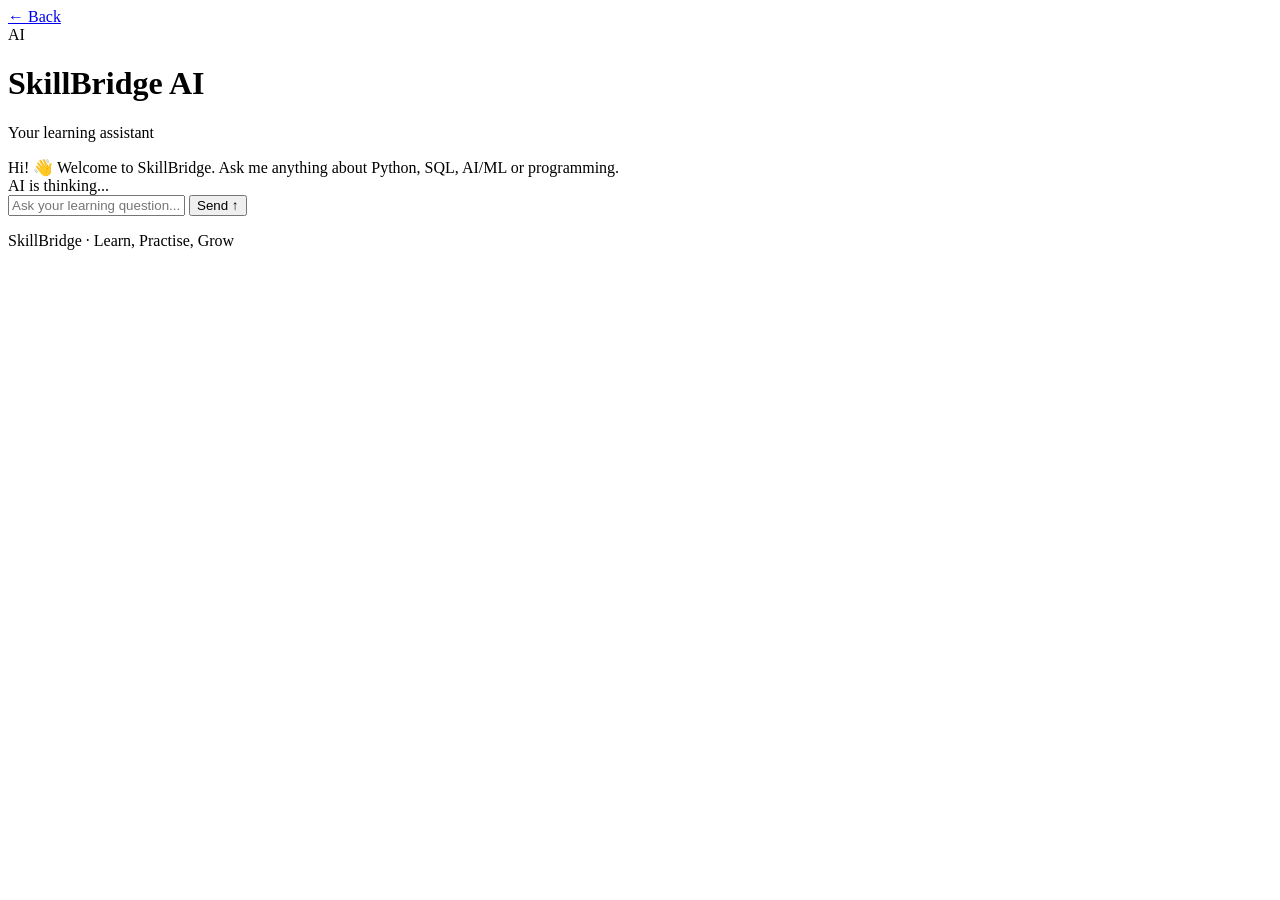
==== chatbot.html @ 3dec7fe6 "Add files via upload" ====
<!DOCTYPE html>
<html lang="en">
<head>
    <meta charset="UTF-8">
    <meta name="viewport" content="width=device-width, initial-scale=1.0">
    <title>SkillBridge AI Assistant</title>
    <link rel="stylesheet" href="./css/chatbot.css">
    
</head>
<body>

    <main class="chat-container">

        <header class="chat-header">
            <a href="index.html" class="back-link">← Back</a>

            <div class="assistant-info">
                <div class="ai-avatar">AI</div>
                <div>
                    <h1>SkillBridge AI</h1>
                    <p class="status"><span></span> Your learning assistant</p>
                </div>
            </div>
        </header>

        <section id="messages" class="messages" aria-live="polite">
            <div class="message ai-message">
                Hi! 👋 Welcome to SkillBridge.
                Ask me anything about Python, SQL, AI/ML or programming.
            </div>
        </section>

        <div id="typing" class="typing hidden">
            AI is thinking...
        </div>

        <form id="chatForm" class="chat-form">
            <input
                type="text"
                id="question"
                placeholder="Ask your learning question..."
                autocomplete="off"
                required
            >
            <button type="submit" id="sendBtn">Send ↑</button>
        </form>

        <p class="footer-text">
            SkillBridge · Learn, Practise, Grow
        </p>

    </main>
   <script src="./js/chatbot.js"></script>
</body>
</html>
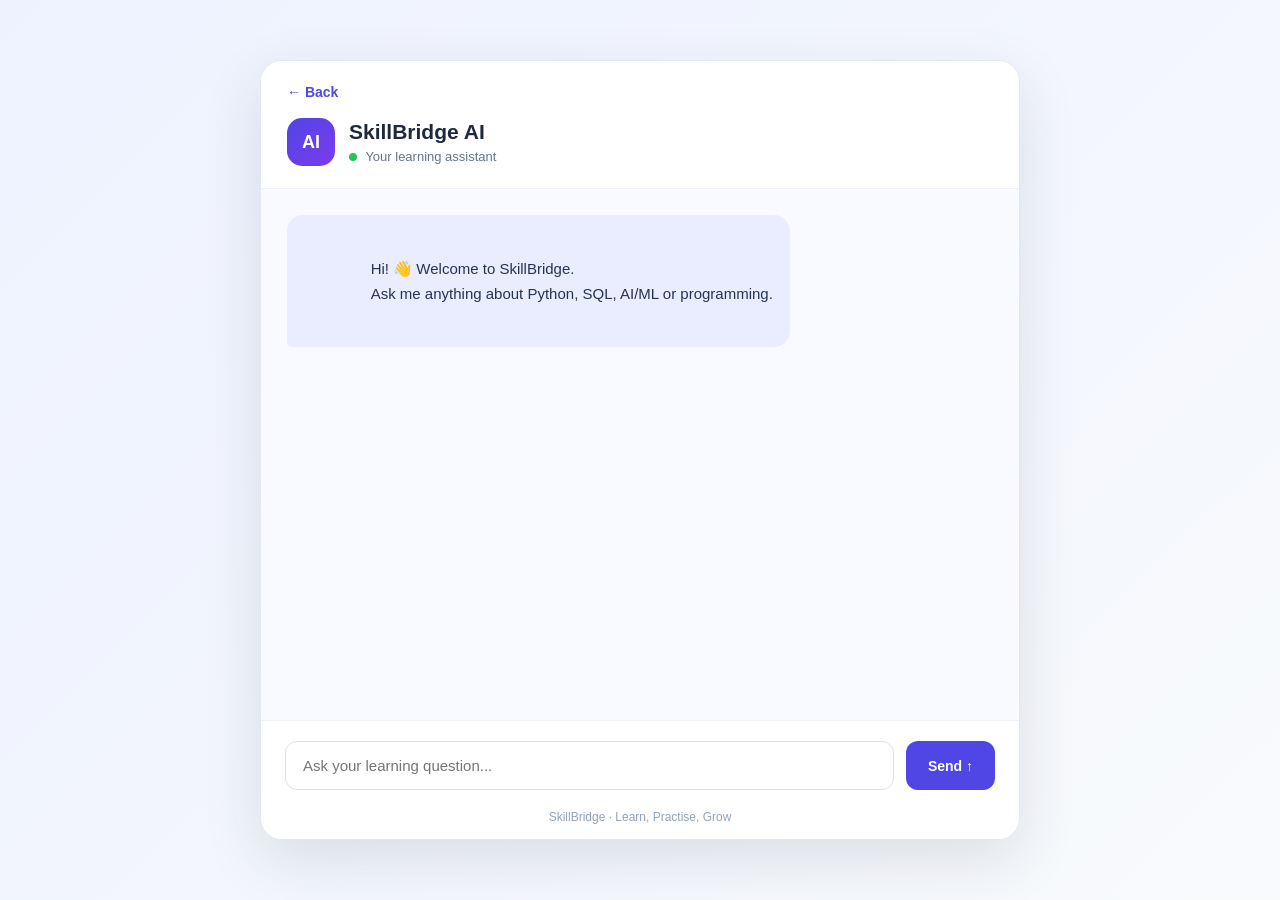
==== commit 8d3b65fe: "Enhance chatbot.html with SEO and accessibility updates Added meta description for SEO and improved " ====
--- a/chatbot.html
+++ b/chatbot.html
@@ -4,34 +4,50 @@
 <head>
     <meta charset="UTF-8">
     <meta name="viewport" content="width=device-width, initial-scale=1.0">
+
+    <meta
+        name="description"
+        content="Ask SkillBridge AI for help with Python, SQL, AI, machine learning, and programming concepts."
+    >
+
     <title>SkillBridge AI Assistant</title>
-    <link rel="stylesheet" href="./css/chatbot.css">
-    
+
+    <link rel="stylesheet" href="./style.css">
+    <link rel="stylesheet" href="./chatbot.css">
 </head>
 <body>
 
     <main class="chat-container">
 
         <header class="chat-header">
-            <a href="index.html" class="back-link">← Back</a>
+            <a href="./index.html" class="back-link">← Back</a>
 
             <div class="assistant-info">
-                <div class="ai-avatar">AI</div>
+                <div class="ai-avatar" aria-hidden="true">AI</div>
+
                 <div>
                     <h1>SkillBridge AI</h1>
-                    <p class="status"><span></span> Your learning assistant</p>
+                    <p class="status">
+                        <span></span> Your learning assistant
+                    </p>
                 </div>
             </div>
         </header>
 
-        <section id="messages" class="messages" aria-live="polite">
+        <section
+            id="messages"
+            class="messages"
+            aria-label="Chat messages"
+            aria-live="polite"
+            aria-relevant="additions"
+        >
             <div class="message ai-message">
                 Hi! 👋 Welcome to SkillBridge.
                 Ask me anything about Python, SQL, AI/ML or programming.
             </div>
         </section>
 
-        <div id="typing" class="typing hidden">
+        <div id="typing" class="typing hidden" role="status" aria-live="polite">
             AI is thinking...
         </div>
 
@@ -39,10 +55,13 @@
             <input
                 type="text"
                 id="question"
+                name="question"
                 placeholder="Ask your learning question..."
                 autocomplete="off"
+                aria-label="Your learning question"
                 required
             >
+
             <button type="submit" id="sendBtn">Send ↑</button>
         </form>
 
@@ -51,6 +70,8 @@
         </p>
 
     </main>
-   <script src="./js/chatbot.js"></script>
+
+    <script src="./chatbot.js" defer></script>
 </body>
 </html>
+
--- a/style.css
+++ b/style.css
@@ -0,0 +1,567 @@
+
+/* =========================
+   SKILLBRIDGE HOMEPAGE
+   ========================= */
+
+
+:root {
+    --background: #080d19;
+    --surface: #101827;
+    --text: #f4f7ff;
+    --muted: #9ba8bd;
+    --primary: #6ee7d8;
+    --secondary: #8b8cff;
+    --border: rgba(255, 255, 255, 0.10);
+}
+
+* {
+    margin: 0;
+    padding: 0;
+    box-sizing: border-box;
+}
+
+html {
+    scroll-behavior: smooth;
+}
+
+body {
+    min-height: 100vh;
+    display: flex;
+    flex-direction: column;
+    background: var(--background);
+    color: var(--text);
+    font-family: Inter, "Segoe UI", Arial, sans-serif;
+    overflow-x: hidden;
+}
+
+/* Subtle background texture */
+
+body::before {
+    content: "";
+    position: fixed;
+    inset: 0;
+    pointer-events: none;
+    z-index: -1;
+
+    background-image:
+        linear-gradient(
+            rgba(255, 255, 255, 0.018) 1px,
+            transparent 1px
+        ),
+        linear-gradient(
+            90deg,
+            rgba(255, 255, 255, 0.018) 1px,
+            transparent 1px
+        );
+
+    background-size: 48px 48px;
+    mask-image: linear-gradient(to bottom, black, transparent 85%);
+}
+
+/* =========================
+   NAVIGATION
+   ========================= */
+
+.navbar {
+    width: 100%;
+    min-height: 88px;
+    padding: 18px 4.5%;
+
+    display: flex;
+    align-items: center;
+    justify-content: space-between;
+    gap: 24px;
+
+    background: rgba(8, 13, 25, 0.88);
+    border-bottom: 1px solid var(--border);
+
+    position: relative;
+    z-index: 10;
+}
+
+/* Logo */
+
+.logo {
+    display: inline-flex;
+    align-items: center;
+    gap: 10px;
+
+    color: var(--text);
+    text-decoration: none;
+    font-size: 23px;
+    font-weight: 750;
+    letter-spacing: -0.8px;
+    white-space: nowrap;
+}
+
+.logo-icon {
+    width: 34px;
+    height: 34px;
+
+    display: grid;
+    place-items: center;
+
+    border-radius: 10px;
+    color: #07121c;
+    background: linear-gradient(135deg, var(--primary), var(--secondary));
+
+    font-size: 20px;
+    font-weight: 900;
+}
+
+.logo-highlight {
+    color: var(--primary);
+    margin-left: -10px;
+}
+
+/* Navigation links */
+
+.nav-links {
+    display: flex;
+    align-items: center;
+    justify-content: center;
+    gap: 5px;
+}
+
+.nav-link {
+    padding: 10px 11px;
+    border-radius: 8px;
+
+    color: var(--muted);
+    text-decoration: none;
+    font-size: 12.5px;
+    font-weight: 550;
+
+    white-space: nowrap;
+    transition: color 0.2s ease, background 0.2s ease;
+}
+
+.nav-link:hover,
+.nav-link.active {
+    color: var(--primary);
+    background: rgba(110, 231, 216, 0.08);
+}
+
+/* Login and register */
+
+.auth-actions {
+    display: flex;
+    align-items: center;
+    gap: 12px;
+    flex-shrink: 0;
+}
+
+.login-btn,
+.register-btn {
+    display: inline-flex;
+    align-items: center;
+    justify-content: center;
+    gap: 10px;
+
+    padding: 11px 16px;
+    border-radius: 9px;
+
+    text-decoration: none;
+    font-size: 13px;
+    font-weight: 650;
+    white-space: nowrap;
+
+    transition: transform 0.2s ease, background 0.2s ease;
+}
+
+.login-btn {
+    color: var(--text);
+    border: 1px solid var(--border);
+}
+
+.login-btn:hover {
+    background: rgba(255, 255, 255, 0.06);
+}
+
+.register-btn {
+    color: #08131c;
+    background: var(--primary);
+}
+
+.register-btn:hover,
+.primary-btn:hover {
+    transform: translateY(-2px);
+    background: #a0f5e9;
+}
+
+/* =========================
+   HERO SECTION
+   ========================= */
+
+.hero {
+    position: relative;
+    isolation: isolate;
+
+    flex: 1;
+    min-height: 620px;
+    padding: 80px 22px 65px;
+
+    display: flex;
+    align-items: center;
+    justify-content: center;
+    text-align: center;
+
+    overflow: hidden;
+}
+
+.hero-content {
+    position: relative;
+    z-index: 2;
+    width: 100%;
+    max-width: 900px;
+
+    animation: appear 0.8s ease both;
+}
+
+/* Background glow */
+
+.hero-glow {
+    position: absolute;
+    width: 450px;
+    height: 450px;
+    border-radius: 50%;
+    filter: blur(110px);
+    opacity: 0.14;
+    pointer-events: none;
+    z-index: -1;
+}
+
+.glow-one {
+    top: 0;
+    left: 5%;
+    background: #26d9ca;
+}
+
+.glow-two {
+    right: 5%;
+    bottom: 0;
+    background: #7777ff;
+}
+
+/* Small label */
+
+.eyebrow {
+    display: inline-flex;
+    align-items: center;
+    gap: 10px;
+
+    padding: 10px 15px;
+    margin-bottom: 30px;
+
+    color: #c4d5e9;
+    background: rgba(255, 255, 255, 0.035);
+    border: 1px solid var(--border);
+    border-radius: 30px;
+
+    font-size: 11px;
+    font-weight: 750;
+    letter-spacing: 2px;
+}
+
+.live-dot {
+    width: 7px;
+    height: 7px;
+    border-radius: 50%;
+    background: var(--primary);
+    box-shadow: 0 0 12px var(--primary);
+}
+
+/* Main heading */
+
+.hero h1 {
+    font-size: clamp(48px, 7.5vw, 88px);
+    line-height: 1.09;
+    font-weight: 800;
+    letter-spacing: -4px;
+    margin-bottom: 26px;
+}
+
+.gradient-text {
+    background: linear-gradient(
+        100deg,
+        var(--primary) 5%,
+        #9ba6ff 95%
+    );
+
+    -webkit-background-clip: text;
+    background-clip: text;
+    color: transparent;
+}
+
+/* Quote and description */
+
+.quote {
+    color: #dbe5f5;
+    font-size: clamp(18px, 2.5vw, 25px);
+    line-height: 1.6;
+    font-weight: 500;
+    margin-bottom: 14px;
+}
+
+.quote span {
+    color: var(--primary);
+}
+
+.description {
+    max-width: 590px;
+    margin: 0 auto;
+
+    color: var(--muted);
+    font-size: 15px;
+    line-height: 1.9;
+}
+
+/* Main buttons */
+
+.hero-actions {
+    display: flex;
+    align-items: center;
+    justify-content: center;
+    flex-wrap: wrap;
+    gap: 15px;
+
+    margin-top: 34px;
+}
+
+.primary-btn,
+.secondary-btn {
+    min-height: 51px;
+    padding: 14px 21px;
+
+    display: inline-flex;
+    align-items: center;
+    justify-content: center;
+    gap: 18px;
+
+    border-radius: 10px;
+    text-decoration: none;
+    font-size: 13px;
+    font-weight: 700;
+
+    transition: transform 0.2s ease, background 0.2s ease,
+                border-color 0.2s ease;
+}
+
+.primary-btn {
+    background: var(--primary);
+    color: #08131c;
+}
+
+.secondary-btn {
+    color: var(--text);
+    border: 1px solid rgba(255, 255, 255, 0.16);
+    background: rgba(255, 255, 255, 0.025);
+}
+
+.secondary-btn:hover {
+    border-color: var(--secondary);
+    background: rgba(139, 140, 255, 0.08);
+    transform: translateY(-2px);
+}
+
+/* Bottom note */
+
+.bottom-note {
+    margin-top: 66px;
+
+    display: flex;
+    align-items: center;
+    justify-content: center;
+    gap: 16px;
+
+    color: #8492a9;
+    font-size: 12px;
+    letter-spacing: 0.4px;
+}
+
+.note-line {
+    width: 35px;
+    height: 1px;
+    background: #344157;
+}
+
+/* Decorative symbols */
+
+.hero-decoration {
+    position: absolute;
+    pointer-events: none;
+    user-select: none;
+}
+
+.decoration-top {
+    top: 18%;
+    left: 14%;
+    color: var(--primary);
+    opacity: 0.5;
+    font-size: 29px;
+}
+
+.decoration-bottom {
+    right: 15%;
+    bottom: 18%;
+    color: var(--secondary);
+    opacity: 0.6;
+    font-size: 30px;
+}
+
+/* =========================
+   FOOTER
+   ========================= */
+
+.footer {
+    display: flex;
+    align-items: center;
+    justify-content: space-between;
+    gap: 15px;
+
+    padding: 22px 4.5%;
+    border-top: 1px solid var(--border);
+
+    color: #8492a9;
+    font-size: 12px;
+}
+
+.footer span {
+    color: var(--primary);
+    font-weight: 700;
+}
+
+/* =========================
+   ANIMATION
+   ========================= */
+
+@keyframes appear {
+    from {
+        opacity: 0;
+        transform: translateY(18px);
+    }
+
+    to {
+        opacity: 1;
+        transform: translateY(0);
+    }
+}
+
+/* =========================
+   RESPONSIVE DESIGN
+   ========================= */
+
+@media (max-width: 1250px) {
+    .navbar {
+        flex-wrap: wrap;
+    }
+
+    .nav-links {
+        order: 3;
+        width: 100%;
+        justify-content: center;
+        flex-wrap: wrap;
+    }
+}
+
+@media (max-width: 700px) {
+    .navbar {
+        padding: 18px 5%;
+        gap: 18px;
+    }
+
+    .logo {
+        font-size: 21px;
+    }
+
+    .auth-actions {
+        gap: 8px;
+    }
+
+    .login-btn,
+    .register-btn {
+        padding: 10px 12px;
+        font-size: 12px;
+    }
+
+    .nav-links {
+        justify-content: flex-start;
+        flex-wrap: nowrap;
+        overflow-x: auto;
+        padding-bottom: 5px;
+    }
+
+    .nav-link {
+        font-size: 12px;
+    }
+
+    .hero {
+        min-height: 590px;
+        padding: 65px 20px;
+    }
+
+    .hero h1 {
+        letter-spacing: -2.5px;
+    }
+
+    .eyebrow {
+        font-size: 9px;
+        letter-spacing: 1.5px;
+    }
+
+    .description {
+        font-size: 14px;
+    }
+
+    .bottom-note {
+        margin-top: 48px;
+        gap: 9px;
+        font-size: 10px;
+    }
+
+    .note-line {
+        width: 18px;
+    }
+
+    .decoration-top {
+        left: 5%;
+    }
+
+    .decoration-bottom {
+        right: 6%;
+    }
+
+    .footer {
+        flex-direction: column;
+        text-align: center;
+        line-height: 1.6;
+    }
+}
+
+@media (prefers-reduced-motion: reduce) {
+    *,
+    *::before,
+    *::after {
+        animation-duration: 0.01ms !important;
+        transition-duration: 0.01ms !important;
+        scroll-behavior: auto !important;
+    }
+}
+
+
+.chatbot-link {
+    display: inline-flex;
+    align-items: center;
+    gap: 8px;
+    padding: 10px 16px;
+    border-radius: 10px;
+    background: #4f46e5;
+    color: #ffffff;
+    text-decoration: none;
+    font-weight: 600;
+    transition: background 0.2s ease;
+}
+
+.chatbot-link:hover {
+    background: #3730a3;
+}
--- a/chatbot.css
+++ b/chatbot.css
@@ -0,0 +1,218 @@
+
+* {
+    box-sizing: border-box;
+    margin: 0;
+    padding: 0;
+}
+
+body {
+    min-height: 100vh;
+    padding: 24px;
+    display: flex;
+    justify-content: center;
+    align-items: center;
+    font-family: "Segoe UI", Arial, sans-serif;
+    background: linear-gradient(135deg, #eef2ff, #f8fafc);
+    color: #1e293b;
+}
+
+.chat-container {
+    width: 100%;
+    max-width: 760px;
+    height: min(780px, 92vh);
+    min-height: 500px;
+    display: flex;
+    flex-direction: column;
+    overflow: hidden;
+    background: #ffffff;
+    border: 1px solid #e2e8f0;
+    border-radius: 22px;
+    box-shadow: 0 20px 60px rgba(30, 41, 59, 0.12);
+}
+
+.chat-header {
+    padding: 22px 26px;
+    border-bottom: 1px solid #edf0f7;
+    background: #ffffff;
+}
+
+.back-link {
+    display: inline-block;
+    margin-bottom: 18px;
+    color: #4f46e5;
+    text-decoration: none;
+    font-size: 14px;
+    font-weight: 600;
+}
+
+.assistant-info {
+    display: flex;
+    align-items: center;
+    gap: 14px;
+}
+
+.ai-avatar {
+    width: 48px;
+    height: 48px;
+    display: grid;
+    place-items: center;
+    border-radius: 15px;
+    background: linear-gradient(135deg, #4f46e5, #7c3aed);
+    color: #ffffff;
+    font-weight: 700;
+    font-size: 18px;
+}
+
+.assistant-info h1 {
+    font-size: 21px;
+    margin-bottom: 5px;
+}
+
+.status {
+    color: #64748b;
+    font-size: 13px;
+}
+
+.status span {
+    display: inline-block;
+    width: 8px;
+    height: 8px;
+    margin-right: 5px;
+    border-radius: 50%;
+    background: #22c55e;
+}
+
+.messages {
+    flex: 1;
+    display: flex;
+    flex-direction: column;
+    gap: 16px;
+    overflow-y: auto;
+    padding: 26px;
+    background: #f8faff;
+}
+
+.message {
+    max-width: 85%;
+    padding: 15px 17px;
+    border-radius: 16px;
+    font-size: 15px;
+    line-height: 1.7;
+    white-space: pre-wrap;
+    overflow-wrap: anywhere;
+}
+
+.ai-message {
+    align-self: flex-start;
+    color: #263252;
+    background: #e9edff;
+    border-bottom-left-radius: 5px;
+}
+
+.user-message {
+    align-self: flex-end;
+    color: #ffffff;
+    background: #4f46e5;
+    border-bottom-right-radius: 5px;
+}
+
+.typing {
+    padding: 0 26px 12px;
+    color: #64748b;
+    font-size: 13px;
+    background: #f8faff;
+}
+
+.hidden {
+    display: none;
+}
+
+.chat-form {
+    display: flex;
+    gap: 12px;
+    padding: 20px 24px;
+    border-top: 1px solid #edf0f7;
+    background: #ffffff;
+}
+
+#question {
+    flex: 1;
+    min-width: 0;
+    padding: 15px 17px;
+    border: 1px solid #dbe1ee;
+    border-radius: 12px;
+    outline: none;
+    font-size: 15px;
+    color: #1e293b;
+}
+
+#question:focus {
+    border-color: #6366f1;
+    box-shadow: 0 0 0 3px rgba(99, 102, 241, 0.12);
+}
+
+#sendBtn {
+    padding: 0 22px;
+    border: none;
+    border-radius: 12px;
+    background: #4f46e5;
+    color: #ffffff;
+    font-size: 14px;
+    font-weight: 600;
+    cursor: pointer;
+    transition: background 0.2s;
+}
+
+#sendBtn:hover {
+    background: #4338ca;
+}
+
+#sendBtn:disabled {
+    opacity: 0.6;
+    cursor: not-allowed;
+}
+
+.footer-text {
+    padding: 0 12px 15px;
+    text-align: center;
+    color: #94a3b8;
+    font-size: 12px;
+    background: #ffffff;
+}
+
+@media (max-width: 600px) {
+    body {
+        padding: 0;
+    }
+
+    .chat-container {
+        height: 100vh;
+        min-height: 0;
+        border-radius: 0;
+    }
+
+    .chat-header {
+        padding: 18px;
+    }
+
+    .messages {
+        padding: 18px;
+    }
+
+    .message {
+        max-width: 94%;
+    }
+
+    .chat-form {
+        gap: 8px;
+        padding: 14px;
+    }
+
+    #question {
+        padding: 13px 12px;
+    }
+
+    #sendBtn {
+        padding: 0 15px;
+    }
+}
